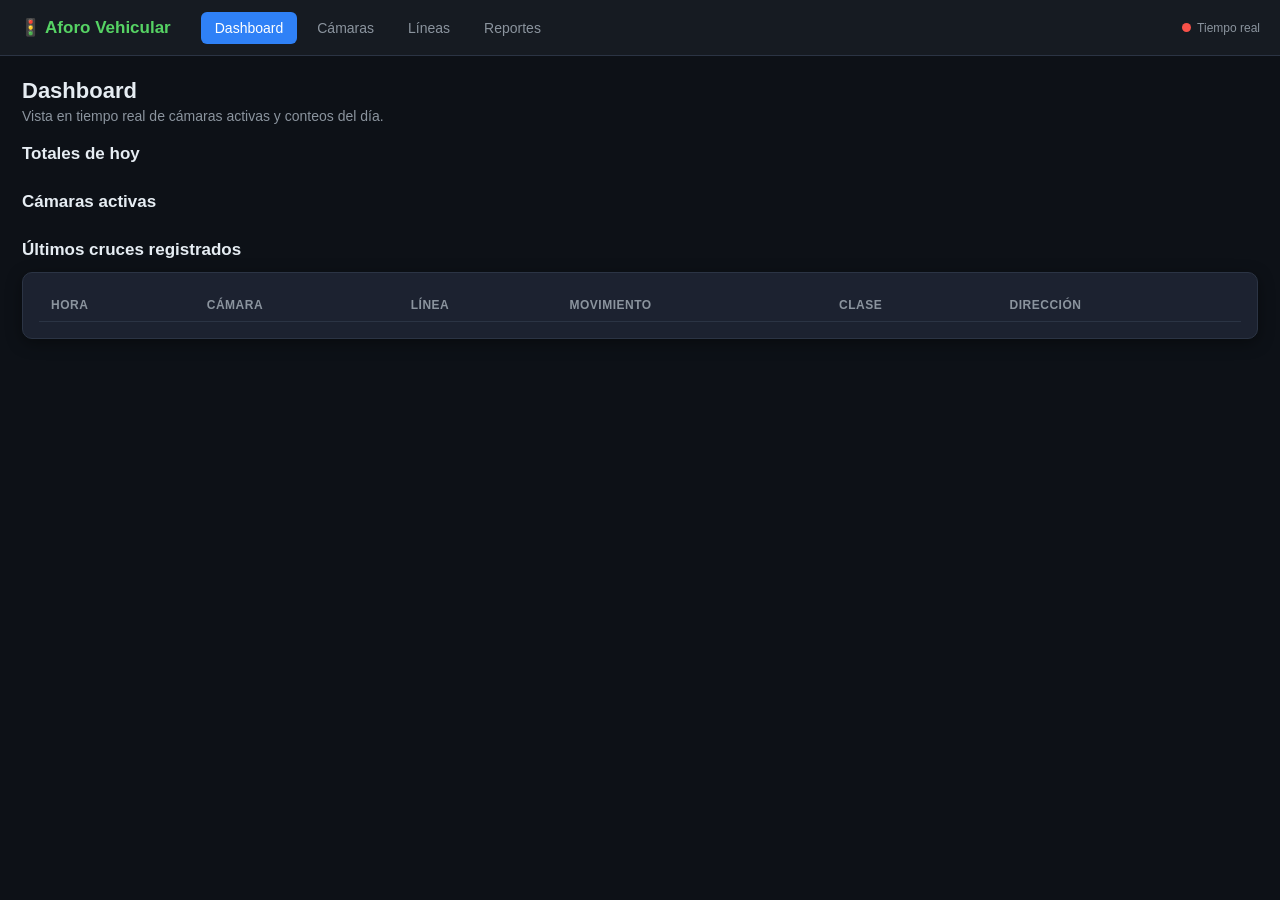
==== static/index.html @ efef4787 "Aplicación de aforo vehicular: FastAPI + YOLOv8 + Supervision (detección, conteo por líneas, dashboa" ====
<!DOCTYPE html>
<html lang="es">
<head>
  <meta charset="UTF-8">
  <meta name="viewport" content="width=device-width, initial-scale=1.0">
  <title>Aforo Vehicular · Dashboard</title>
  <link rel="stylesheet" href="/static/css/style.css">
</head>
<body>
  <nav class="navbar">
    <span class="brand">🚦 Aforo Vehicular</span>
    <a href="/" class="active">Dashboard</a>
    <a href="/cameras">Cámaras</a>
    <a href="/lines">Líneas</a>
    <a href="/reports">Reportes</a>
    <span class="spacer"></span>
    <span class="badge-conn" id="wsState"><span class="status-dot" id="wsDot"></span>Tiempo real</span>
  </nav>

  <div class="container">
    <h1>Dashboard</h1>
    <p class="subtitle">Vista en tiempo real de cámaras activas y conteos del día.</p>

    <h2>Totales de hoy</h2>
    <div class="grid grid-stats" id="totals"></div>

    <h2 class="mt">Cámaras activas</h2>
    <div class="grid grid-cams" id="cameras"></div>
    <div id="noCams" class="card muted hidden">No hay cámaras activas. Ve a la sección <a href="/cameras">Cámaras</a> para agregar una.</div>

    <h2 class="mt">Últimos cruces registrados</h2>
    <div class="card scroll-y">
      <table>
        <thead>
          <tr><th>Hora</th><th>Cámara</th><th>Línea</th><th>Movimiento</th><th>Clase</th><th>Dirección</th></tr>
        </thead>
        <tbody id="crossings"></tbody>
      </table>
    </div>
  </div>

  <div class="toast" id="toast"></div>
  <script src="/static/js/common.js"></script>
  <script src="/static/js/dashboard.js"></script>
</body>
</html>
---- static/css/style.css ----
/* ==========================================================================
   Aforo Vehicular - Tema oscuro profesional
   ========================================================================== */
:root {
  --bg: #0d1117;
  --bg-alt: #161b22;
  --bg-card: #1c2230;
  --border: #2b3444;
  --text: #e6edf3;
  --text-dim: #8b949e;
  --blue: #2f81f7;
  --blue-2: #388bfd;
  --green: #3fb950;
  --green-2: #56d364;
  --red: #f85149;
  --yellow: #d29922;
  --purple: #a371f7;
  --shadow: 0 4px 16px rgba(0, 0, 0, 0.4);
}

* { box-sizing: border-box; margin: 0; padding: 0; }

body {
  font-family: "Segoe UI", Roboto, Helvetica, Arial, sans-serif;
  background: var(--bg);
  color: var(--text);
  min-height: 100vh;
  font-size: 14px;
}

/* Navbar ------------------------------------------------------------------ */
.navbar {
  display: flex;
  align-items: center;
  gap: 6px;
  background: var(--bg-alt);
  border-bottom: 1px solid var(--border);
  padding: 0 20px;
  height: 56px;
  position: sticky;
  top: 0;
  z-index: 100;
}
.navbar .brand {
  font-weight: 700;
  font-size: 17px;
  color: var(--green-2);
  margin-right: 24px;
  display: flex;
  align-items: center;
  gap: 8px;
}
.navbar a {
  color: var(--text-dim);
  text-decoration: none;
  padding: 8px 14px;
  border-radius: 6px;
  transition: all .15s;
  font-weight: 500;
}
.navbar a:hover { color: var(--text); background: var(--bg-card); }
.navbar a.active { color: #fff; background: var(--blue); }
.navbar .spacer { flex: 1; }
.status-dot {
  display: inline-block; width: 9px; height: 9px; border-radius: 50%;
  background: var(--red); margin-right: 6px;
}
.status-dot.on { background: var(--green); box-shadow: 0 0 6px var(--green); }

/* Layout ------------------------------------------------------------------ */
.container { padding: 22px; max-width: 1500px; margin: 0 auto; }
h1 { font-size: 22px; margin-bottom: 4px; }
h2 { font-size: 17px; margin: 18px 0 12px; color: var(--text); }
.subtitle { color: var(--text-dim); margin-bottom: 20px; }

/* Cards ------------------------------------------------------------------- */
.card {
  background: var(--bg-card);
  border: 1px solid var(--border);
  border-radius: 10px;
  padding: 16px;
  box-shadow: var(--shadow);
}
.grid { display: grid; gap: 16px; }
.grid-cams { grid-template-columns: repeat(auto-fill, minmax(420px, 1fr)); }
.grid-stats { grid-template-columns: repeat(auto-fill, minmax(150px, 1fr)); }

/* Stat cards -------------------------------------------------------------- */
.stat {
  background: var(--bg-card);
  border: 1px solid var(--border);
  border-left: 4px solid var(--blue);
  border-radius: 10px;
  padding: 14px 16px;
}
.stat .emoji { font-size: 26px; }
.stat .value { font-size: 30px; font-weight: 700; color: var(--green-2); }
.stat .label { color: var(--text-dim); font-size: 13px; }

/* Camera tiles ------------------------------------------------------------ */
.cam-tile { display: flex; flex-direction: column; }
.cam-tile .cam-head {
  display: flex; align-items: center; justify-content: space-between;
  margin-bottom: 8px;
}
.cam-tile .cam-name { font-weight: 600; }
.cam-video {
  width: 100%; border-radius: 8px; background: #000;
  aspect-ratio: 16 / 9; object-fit: contain;
}
.cam-counters {
  display: flex; flex-wrap: wrap; gap: 8px; margin-top: 10px;
}
.chip {
  background: var(--bg-alt); border: 1px solid var(--border);
  border-radius: 20px; padding: 4px 10px; font-size: 13px;
}
.chip b { color: var(--green-2); }

/* Tables ------------------------------------------------------------------ */
table { width: 100%; border-collapse: collapse; }
th, td { padding: 9px 12px; text-align: left; border-bottom: 1px solid var(--border); }
th { color: var(--text-dim); font-weight: 600; font-size: 12px; text-transform: uppercase; letter-spacing: .5px; }
tbody tr:hover { background: var(--bg-alt); }
.tag {
  display: inline-block; padding: 2px 8px; border-radius: 12px;
  font-size: 12px; font-weight: 600;
}
.tag.in { background: rgba(63,185,80,.18); color: var(--green-2); }
.tag.out { background: rgba(248,81,73,.18); color: var(--red); }

/* Forms ------------------------------------------------------------------- */
.form-row { display: flex; flex-wrap: wrap; gap: 12px; align-items: flex-end; margin-bottom: 14px; }
.field { display: flex; flex-direction: column; gap: 5px; }
.field label { font-size: 12px; color: var(--text-dim); }
input, select {
  background: var(--bg); border: 1px solid var(--border); color: var(--text);
  border-radius: 7px; padding: 8px 10px; font-size: 14px; min-width: 140px;
}
input:focus, select:focus { outline: none; border-color: var(--blue); }
label.check { display: flex; align-items: center; gap: 6px; cursor: pointer; }
label.check input { min-width: auto; }

/* Buttons ----------------------------------------------------------------- */
.btn {
  background: var(--blue); color: #fff; border: none; border-radius: 7px;
  padding: 8px 16px; font-size: 14px; font-weight: 600; cursor: pointer;
  transition: filter .15s;
}
.btn:hover { filter: brightness(1.1); }
.btn.green { background: var(--green); }
.btn.red { background: var(--red); }
.btn.gray { background: var(--border); color: var(--text); }
.btn.sm { padding: 5px 10px; font-size: 12px; }
.btn:disabled { opacity: .5; cursor: not-allowed; }

/* Canvas para líneas ------------------------------------------------------ */
.canvas-wrap { position: relative; display: inline-block; max-width: 100%; }
#lineCanvas { border: 1px solid var(--border); border-radius: 8px; cursor: crosshair; max-width: 100%; }

/* Misc -------------------------------------------------------------------- */
.badge-conn { font-size: 12px; color: var(--text-dim); }
.badge-conn.on { color: var(--green-2); }
.badge-conn.off { color: var(--red); }
.muted { color: var(--text-dim); }
.right { text-align: right; }
.mt { margin-top: 16px; }
.hidden { display: none !important; }
.toast {
  position: fixed; bottom: 20px; right: 20px; background: var(--bg-card);
  border: 1px solid var(--border); border-left: 4px solid var(--green);
  padding: 12px 18px; border-radius: 8px; box-shadow: var(--shadow);
  z-index: 999; opacity: 0; transform: translateY(10px); transition: all .25s;
}
.toast.show { opacity: 1; transform: translateY(0); }
.toast.err { border-left-color: var(--red); }
.flex { display: flex; gap: 10px; align-items: center; }
.flex-between { display: flex; justify-content: space-between; align-items: center; }
.scroll-y { max-height: 420px; overflow-y: auto; }
canvas.chart { max-height: 320px; }
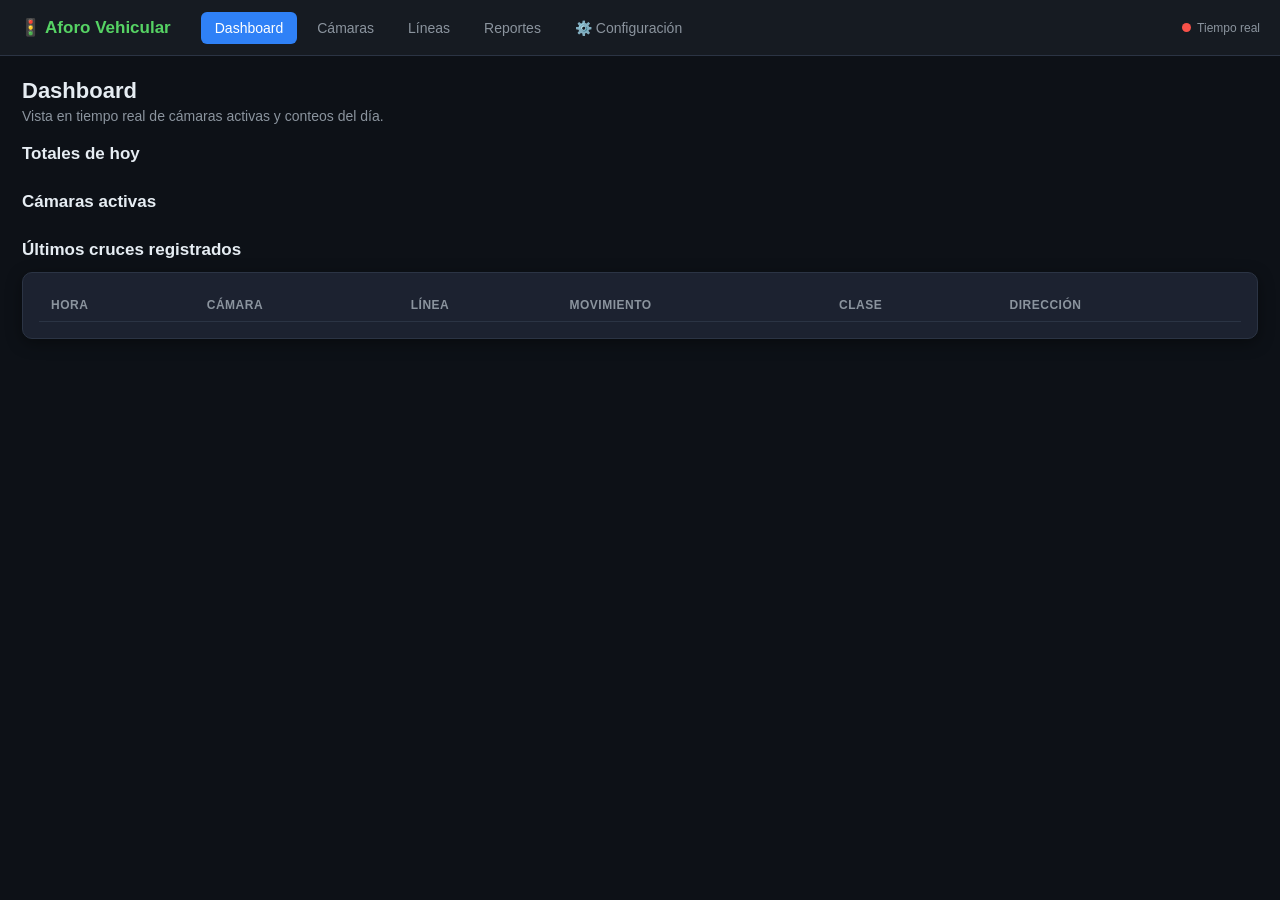
==== commit 7baddd63: "Fase 1: página de Configuración visual completa (Modelo IA, Stream, BD, Sistema) - config.py: nuevos" ====
--- a/static/index.html
+++ b/static/index.html
@@ -13,6 +13,7 @@
     <a href="/cameras">Cámaras</a>
     <a href="/lines">Líneas</a>
     <a href="/reports">Reportes</a>
+    <a href="/settings">⚙️ Configuración</a>
     <span class="spacer"></span>
     <span class="badge-conn" id="wsState"><span class="status-dot" id="wsDot"></span>Tiempo real</span>
   </nav>
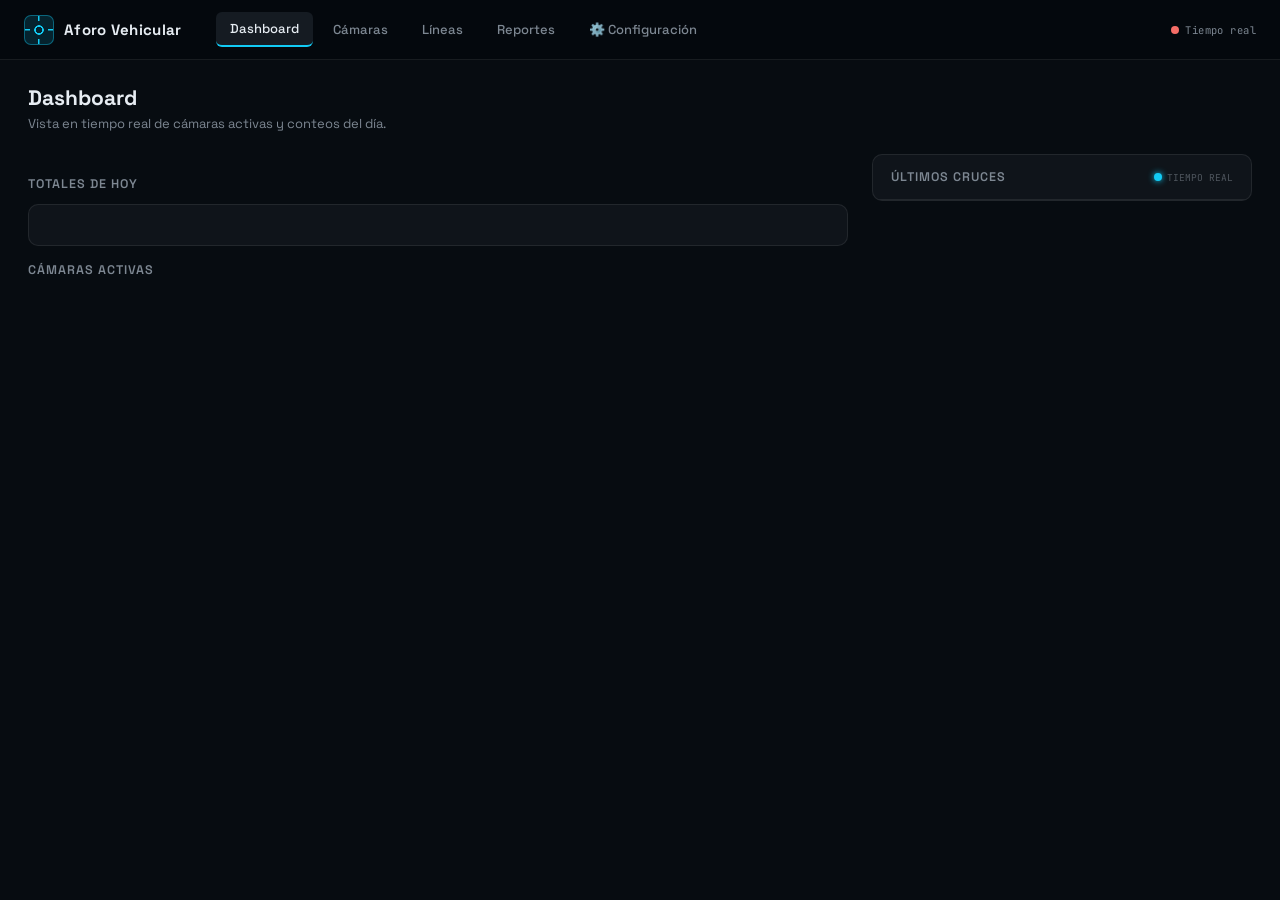
==== commit 5a4cfaf1: "Rediseño de interfaz: dirección "Sala de Control" Aplica la dirección visual "Sala de Control" (mock" ====
--- a/static/index.html
+++ b/static/index.html
@@ -4,11 +4,13 @@
   <meta charset="UTF-8">
   <meta name="viewport" content="width=device-width, initial-scale=1.0">
   <title>Aforo Vehicular · Dashboard</title>
+  <link rel="preconnect" href="https://fonts.googleapis.com">
+  <link rel="stylesheet" href="https://fonts.googleapis.com/css2?family=Space+Grotesk:wght@400;500;600;700&family=JetBrains+Mono:wght@400;500;600&display=swap">
   <link rel="stylesheet" href="/static/css/style.css">
 </head>
 <body>
   <nav class="navbar">
-    <span class="brand">🚦 Aforo Vehicular</span>
+    <span class="brand">Aforo Vehicular</span>
     <a href="/" class="active">Dashboard</a>
     <a href="/cameras">Cámaras</a>
     <a href="/lines">Líneas</a>
@@ -22,21 +24,25 @@
     <h1>Dashboard</h1>
     <p class="subtitle">Vista en tiempo real de cámaras activas y conteos del día.</p>
 
-    <h2>Totales de hoy</h2>
-    <div class="grid grid-stats" id="totals"></div>
+    <div class="dash-grid">
+      <div>
+        <h2>Totales de hoy</h2>
+        <div class="grid grid-stats" id="totals"></div>
 
-    <h2 class="mt">Cámaras activas</h2>
-    <div class="grid grid-cams" id="cameras"></div>
-    <div id="noCams" class="card muted hidden">No hay cámaras activas. Ve a la sección <a href="/cameras">Cámaras</a> para agregar una.</div>
+        <div class="section-head mt">
+          <h2 style="margin:0">Cámaras activas</h2>
+        </div>
+        <div class="grid grid-cams" id="cameras"></div>
+        <div id="noCams" class="card muted hidden">No hay cámaras activas. Ve a la sección <a href="/cameras">Cámaras</a> para agregar una.</div>
+      </div>
 
-    <h2 class="mt">Últimos cruces registrados</h2>
-    <div class="card scroll-y">
-      <table>
-        <thead>
-          <tr><th>Hora</th><th>Cámara</th><th>Línea</th><th>Movimiento</th><th>Clase</th><th>Dirección</th></tr>
-        </thead>
-        <tbody id="crossings"></tbody>
-      </table>
+      <div class="feed-panel">
+        <div class="feed-head">
+          <h2>Últimos cruces</h2>
+          <span class="live-pill"><span class="status-dot on"></span>TIEMPO REAL</span>
+        </div>
+        <div class="feed-list" id="crossings"></div>
+      </div>
     </div>
   </div>
 
--- a/static/css/style.css
+++ b/static/css/style.css
@@ -1,54 +1,93 @@
 /* ==========================================================================
-   Aforo Vehicular - Tema oscuro profesional
+   Aforo Vehicular - Tema "Sala de Control"
+   Dark mode, tipografía técnica (Space Grotesk + JetBrains Mono),
+   acentos cian/ámbar, tarjetas con esquinas estilo HUD.
    ========================================================================== */
 :root {
-  --bg: #0d1117;
-  --bg-alt: #161b22;
-  --bg-card: #1c2230;
-  --border: #2b3444;
-  --text: #e6edf3;
-  --text-dim: #8b949e;
-  --blue: #2f81f7;
-  --blue-2: #388bfd;
-  --green: #3fb950;
-  --green-2: #56d364;
-  --red: #f85149;
-  --yellow: #d29922;
-  --purple: #a371f7;
+  --bg: oklch(0.15 0.015 250);
+  --bg-topbar: oklch(0.13 0.014 250);
+  --surface: oklch(0.19 0.015 250);
+  --surface-2: oklch(0.22 0.016 250);
+  --border: oklch(1 0 0 / 0.08);
+  --border-strong: oklch(1 0 0 / 0.16);
+  --text: oklch(0.94 0.01 250);
+  --text-dim: oklch(0.62 0.02 250);
+  --text-faint: oklch(0.45 0.015 250);
+
+  --cyan: oklch(0.78 0.14 220);
+  --amber: oklch(0.78 0.14 70);
+  --danger: oklch(0.7 0.17 25);
+
+  /* alias de compatibilidad con nombres usados en el resto del CSS/JS */
+  --blue: var(--cyan);
+  --blue-2: var(--cyan);
+  --green: var(--cyan);
+  --green-2: var(--cyan);
+  --red: var(--danger);
+  --yellow: var(--amber);
+  --purple: var(--amber);
+
+  --font-ui: 'Space Grotesk', 'Segoe UI', Roboto, Helvetica, Arial, sans-serif;
+  --font-mono: 'JetBrains Mono', 'Consolas', 'SFMono-Regular', monospace;
   --shadow: 0 4px 16px rgba(0, 0, 0, 0.4);
 }
 
 * { box-sizing: border-box; margin: 0; padding: 0; }
 
+::-webkit-scrollbar { width: 9px; height: 9px; }
+::-webkit-scrollbar-thumb { background: oklch(1 0 0 / 0.15); border-radius: 5px; }
+
+@keyframes pulse { 0%, 100% { opacity: 1; } 50% { opacity: .3; } }
+
 body {
-  font-family: "Segoe UI", Roboto, Helvetica, Arial, sans-serif;
+  font-family: var(--font-ui);
   background: var(--bg);
   color: var(--text);
   min-height: 100vh;
   font-size: 14px;
 }
+
+a { color: var(--cyan); }
+a:hover { color: oklch(0.86 0.14 220); }
 
 /* Navbar ------------------------------------------------------------------ */
 .navbar {
   display: flex;
   align-items: center;
   gap: 6px;
-  background: var(--bg-alt);
+  background: var(--bg-topbar);
   border-bottom: 1px solid var(--border);
-  padding: 0 20px;
-  height: 56px;
+  padding: 0 24px;
+  height: 60px;
   position: sticky;
   top: 0;
   z-index: 100;
 }
 .navbar .brand {
   font-weight: 700;
-  font-size: 17px;
-  color: var(--green-2);
-  margin-right: 24px;
+  font-size: 15px;
+  letter-spacing: 0.02em;
+  color: var(--text);
+  margin-right: 28px;
   display: flex;
   align-items: center;
-  gap: 8px;
+  gap: 10px;
+}
+.navbar .brand::before {
+  content: "";
+  display: inline-flex;
+  width: 28px; height: 28px;
+  border-radius: 7px;
+  background: oklch(0.78 0.14 220 / 0.14);
+  border: 1px solid oklch(0.78 0.14 220 / 0.4);
+  background-image:
+    radial-gradient(circle at center, transparent 3px, var(--cyan) 3.5px, var(--cyan) 4.5px, transparent 5px),
+    linear-gradient(var(--cyan), var(--cyan)), linear-gradient(var(--cyan), var(--cyan)),
+    linear-gradient(var(--cyan), var(--cyan)), linear-gradient(var(--cyan), var(--cyan));
+  background-repeat: no-repeat;
+  background-size: 14px 14px, 1.5px 5px, 1.5px 5px, 5px 1.5px, 5px 1.5px;
+  background-position: center, top center, bottom center, center left, center right;
+  flex-shrink: 0;
 }
 .navbar a {
   color: var(--text-dim);
@@ -57,123 +96,214 @@
   border-radius: 6px;
   transition: all .15s;
   font-weight: 500;
-}
-.navbar a:hover { color: var(--text); background: var(--bg-card); }
-.navbar a.active { color: #fff; background: var(--blue); }
+  font-size: 13px;
+}
+.navbar a:hover { color: var(--text); background: var(--surface-2); }
+.navbar a.active { color: var(--text); background: var(--surface-2); border-bottom: 2px solid var(--cyan); }
 .navbar .spacer { flex: 1; }
 .status-dot {
-  display: inline-block; width: 9px; height: 9px; border-radius: 50%;
-  background: var(--red); margin-right: 6px;
-}
-.status-dot.on { background: var(--green); box-shadow: 0 0 6px var(--green); }
+  display: inline-block; width: 8px; height: 8px; border-radius: 50%;
+  background: var(--danger); margin-right: 6px;
+}
+.status-dot.on { background: var(--cyan); box-shadow: 0 0 6px var(--cyan); animation: pulse 1.6s ease-in-out infinite; }
 
 /* Layout ------------------------------------------------------------------ */
-.container { padding: 22px; max-width: 1500px; margin: 0 auto; }
-h1 { font-size: 22px; margin-bottom: 4px; }
-h2 { font-size: 17px; margin: 18px 0 12px; color: var(--text); }
-.subtitle { color: var(--text-dim); margin-bottom: 20px; }
+.container { padding: 24px 28px; max-width: 1560px; margin: 0 auto; }
+h1 { font-size: 21px; font-weight: 700; margin-bottom: 4px; }
+h2 {
+  font-size: 12.5px; font-weight: 600; letter-spacing: 0.08em; text-transform: uppercase;
+  margin: 22px 0 12px; color: var(--text-dim);
+}
+.subtitle { color: var(--text-dim); margin-bottom: 22px; font-size: 13px; }
 
 /* Cards ------------------------------------------------------------------- */
 .card {
-  background: var(--bg-card);
+  background: var(--surface);
   border: 1px solid var(--border);
   border-radius: 10px;
-  padding: 16px;
-  box-shadow: var(--shadow);
+  padding: 18px;
 }
 .grid { display: grid; gap: 16px; }
 .grid-cams { grid-template-columns: repeat(auto-fill, minmax(420px, 1fr)); }
 .grid-stats { grid-template-columns: repeat(auto-fill, minmax(150px, 1fr)); }
 
-/* Stat cards -------------------------------------------------------------- */
+/* Franja de totales (divisores en vez de tarjetas individuales) ----------- */
+.grid-stats {
+  display: flex;
+  flex-wrap: wrap;
+  background: var(--surface);
+  border: 1px solid var(--border);
+  border-radius: 10px;
+  padding: 20px 8px;
+  gap: 0;
+}
 .stat {
-  background: var(--bg-card);
-  border: 1px solid var(--border);
-  border-left: 4px solid var(--blue);
-  border-radius: 10px;
-  padding: 14px 16px;
-}
-.stat .emoji { font-size: 26px; }
-.stat .value { font-size: 30px; font-weight: 700; color: var(--green-2); }
-.stat .label { color: var(--text-dim); font-size: 13px; }
+  flex: 1;
+  min-width: 120px;
+  background: none;
+  border: none;
+  border-left: 1px solid var(--border);
+  border-radius: 0;
+  padding: 0 14px;
+  display: flex;
+  flex-direction: column;
+  align-items: center;
+  gap: 8px;
+  text-align: center;
+}
+.stat:first-child { border-left: none; }
+.stat .emoji { font-size: 21px; filter: grayscale(0.5) opacity(.85); }
+.stat .value { font-family: var(--font-mono); font-size: 26px; font-weight: 600; color: var(--text); }
+.stat .label { color: var(--text-dim); font-size: 10.5px; letter-spacing: 0.08em; text-transform: uppercase; }
 
 /* Camera tiles ------------------------------------------------------------ */
-.cam-tile { display: flex; flex-direction: column; }
+.cam-tile { display: flex; flex-direction: column; padding: 0; overflow: hidden; transition: border-color .15s; }
+.cam-tile:hover { border-color: var(--border-strong); }
 .cam-tile .cam-head {
   display: flex; align-items: center; justify-content: space-between;
-  margin-bottom: 8px;
-}
-.cam-tile .cam-name { font-weight: 600; }
+  padding: 12px 16px; border-bottom: 1px solid var(--border); margin-bottom: 0;
+}
+.cam-tile .cam-name { font-weight: 600; font-size: 13px; }
+
+.cam-video-wrap { position: relative; background: #000; }
+.cam-video-wrap::before {
+  content: "";
+  position: absolute; inset: 8px;
+  pointer-events: none;
+  background-image:
+    linear-gradient(var(--cyan), var(--cyan)), linear-gradient(var(--cyan), var(--cyan)),
+    linear-gradient(var(--cyan), var(--cyan)), linear-gradient(var(--cyan), var(--cyan)),
+    linear-gradient(var(--cyan), var(--cyan)), linear-gradient(var(--cyan), var(--cyan)),
+    linear-gradient(var(--cyan), var(--cyan)), linear-gradient(var(--cyan), var(--cyan));
+  background-repeat: no-repeat;
+  background-size: 14px 2px, 2px 14px, 14px 2px, 2px 14px, 14px 2px, 2px 14px, 14px 2px, 2px 14px;
+  background-position:
+    top left, top left, top right, top right,
+    bottom left, bottom left, bottom right, bottom right;
+  opacity: .65;
+}
 .cam-video {
-  width: 100%; border-radius: 8px; background: #000;
+  width: 100%; display: block; background: #000;
   aspect-ratio: 16 / 9; object-fit: contain;
 }
 .cam-counters {
-  display: flex; flex-wrap: wrap; gap: 8px; margin-top: 10px;
+  display: flex; flex-wrap: wrap; gap: 8px; padding: 10px 16px;
 }
 .chip {
-  background: var(--bg-alt); border: 1px solid var(--border);
-  border-radius: 20px; padding: 4px 10px; font-size: 13px;
-}
-.chip b { color: var(--green-2); }
+  background: var(--surface-2); border: 1px solid var(--border);
+  border-radius: 6px; padding: 4px 9px; font-size: 10.5px;
+  font-family: var(--font-mono);
+}
+.chip b { color: var(--cyan); font-weight: 600; }
+
+/* Franja de estado (badge-conn) -------------------------------------------- */
+.badge-conn { font-size: 10.5px; font-family: var(--font-mono); color: var(--text-dim); letter-spacing: 0.04em; }
+.badge-conn.on { color: var(--cyan); }
+.badge-conn.off { color: var(--danger); }
 
 /* Tables ------------------------------------------------------------------ */
 table { width: 100%; border-collapse: collapse; }
-th, td { padding: 9px 12px; text-align: left; border-bottom: 1px solid var(--border); }
-th { color: var(--text-dim); font-weight: 600; font-size: 12px; text-transform: uppercase; letter-spacing: .5px; }
-tbody tr:hover { background: var(--bg-alt); }
+th, td { padding: 10px 12px; text-align: left; border-bottom: 1px solid var(--border); font-size: 13px; }
+th { color: var(--text-dim); font-weight: 600; font-size: 10.5px; text-transform: uppercase; letter-spacing: .08em; }
+tbody tr:hover { background: var(--surface-2); }
 .tag {
-  display: inline-block; padding: 2px 8px; border-radius: 12px;
-  font-size: 12px; font-weight: 600;
-}
-.tag.in { background: rgba(63,185,80,.18); color: var(--green-2); }
-.tag.out { background: rgba(248,81,73,.18); color: var(--red); }
+  display: inline-block; padding: 2px 9px; border-radius: 20px;
+  font-size: 10.5px; font-weight: 600; font-family: var(--font-mono);
+}
+.tag.in { background: oklch(0.78 0.14 220 / 0.14); color: var(--cyan); border: 1px solid oklch(0.78 0.14 220 / 0.3); }
+.tag.out { background: oklch(0.78 0.14 70 / 0.14); color: var(--amber); border: 1px solid oklch(0.78 0.14 70 / 0.3); }
+
+/* Feed de cruces (dashboard) ------------------------------------------------ */
+.dash-grid { display: grid; grid-template-columns: 1fr 380px; gap: 24px; align-items: start; }
+@media (max-width: 980px) { .dash-grid { grid-template-columns: 1fr; } }
+
+.feed-panel { background: var(--surface); border: 1px solid var(--border); border-radius: 10px; overflow: hidden; }
+.feed-head {
+  display: flex; align-items: center; justify-content: space-between;
+  padding: 14px 18px; border-bottom: 1px solid var(--border);
+}
+.feed-head h2 { margin: 0; }
+.live-pill { display: flex; align-items: center; gap: 5px; font-family: var(--font-mono); font-size: 9.5px; color: var(--text-faint); }
+.live-pill .status-dot { margin-right: 0; }
+.feed-list { display: flex; flex-direction: column; max-height: 640px; overflow-y: auto; }
+.feed-row { display: flex; flex-direction: column; gap: 5px; padding: 12px 18px; border-bottom: 1px solid oklch(1 0 0 / 0.06); transition: background .15s; }
+.feed-row:hover { background: var(--surface-2); }
+.feed-row:last-child { border-bottom: none; }
+.feed-row-top { display: flex; align-items: center; justify-content: space-between; }
+.feed-time { font-family: var(--font-mono); font-size: 10.5px; color: var(--text-faint); }
+.feed-dir { display: flex; align-items: center; gap: 4px; font-family: var(--font-mono); font-size: 10px; font-weight: 600; }
+.feed-dir.in { color: var(--cyan); }
+.feed-dir.out { color: var(--amber); }
+.feed-row-bottom { font-size: 12px; }
+.feed-class { font-weight: 500; }
+.feed-line { color: var(--text-faint); font-size: 10.5px; }
+
+.section-head { display: flex; align-items: center; justify-content: space-between; }
 
 /* Forms ------------------------------------------------------------------- */
 .form-row { display: flex; flex-wrap: wrap; gap: 12px; align-items: flex-end; margin-bottom: 14px; }
-.field { display: flex; flex-direction: column; gap: 5px; }
-.field label { font-size: 12px; color: var(--text-dim); }
+.field { display: flex; flex-direction: column; gap: 6px; }
+.field label { font-size: 11px; color: var(--text-dim); }
 input, select {
-  background: var(--bg); border: 1px solid var(--border); color: var(--text);
-  border-radius: 7px; padding: 8px 10px; font-size: 14px; min-width: 140px;
-}
-input:focus, select:focus { outline: none; border-color: var(--blue); }
+  background: var(--bg-topbar); border: 1px solid var(--border-strong); color: var(--text);
+  border-radius: 7px; padding: 9px 11px; font-size: 13px; min-width: 140px;
+  font-family: var(--font-ui);
+}
+input:focus, select:focus { outline: none; border-color: var(--cyan); }
 label.check { display: flex; align-items: center; gap: 6px; cursor: pointer; }
-label.check input { min-width: auto; }
+label.check input { min-width: auto; accent-color: var(--cyan); }
 
 /* Buttons ----------------------------------------------------------------- */
 .btn {
-  background: var(--blue); color: #fff; border: none; border-radius: 7px;
-  padding: 8px 16px; font-size: 14px; font-weight: 600; cursor: pointer;
-  transition: filter .15s;
+  background: var(--cyan); color: oklch(0.13 0.014 250); border: none; border-radius: 7px;
+  padding: 9px 16px; font-size: 13px; font-weight: 600; cursor: pointer;
+  transition: filter .15s; font-family: var(--font-ui);
 }
 .btn:hover { filter: brightness(1.1); }
-.btn.green { background: var(--green); }
-.btn.red { background: var(--red); }
-.btn.gray { background: var(--border); color: var(--text); }
-.btn.sm { padding: 5px 10px; font-size: 12px; }
+.btn.green { background: var(--cyan); color: oklch(0.13 0.014 250); }
+.btn.red { background: var(--danger); color: #fff; }
+.btn.gray { background: var(--surface-2); color: var(--text); border: 1px solid var(--border-strong); }
+.btn.sm { padding: 6px 11px; font-size: 11.5px; }
 .btn:disabled { opacity: .5; cursor: not-allowed; }
+.icon-btn {
+  width: 30px; height: 30px; border-radius: 6px; border: 1px solid var(--border-strong);
+  background: var(--surface-2); color: var(--text-dim); display: inline-flex;
+  align-items: center; justify-content: center; cursor: pointer; transition: all .15s;
+}
+.icon-btn:hover { color: var(--text); border-color: var(--cyan); }
+.icon-btn.red:hover { color: var(--danger); border-color: var(--danger); }
 
 /* Canvas para líneas ------------------------------------------------------ */
 .canvas-wrap { position: relative; display: inline-block; max-width: 100%; }
-#lineCanvas { border: 1px solid var(--border); border-radius: 8px; cursor: crosshair; max-width: 100%; }
+#lineCanvas { border: 1px solid var(--border-strong); border-radius: 8px; cursor: crosshair; max-width: 100%; }
 
 /* Misc -------------------------------------------------------------------- */
-.badge-conn { font-size: 12px; color: var(--text-dim); }
-.badge-conn.on { color: var(--green-2); }
-.badge-conn.off { color: var(--red); }
 .muted { color: var(--text-dim); }
 .right { text-align: right; }
 .mt { margin-top: 16px; }
 .hidden { display: none !important; }
+.btn-group { display: flex; flex-wrap: wrap; gap: 8px; }
+.opt-btn {
+  background: var(--bg-topbar);
+  border: 1px solid var(--border-strong);
+  color: var(--text-dim);
+  padding: 8px 14px; border-radius: 8px; cursor: pointer;
+  font-weight: 600; font-size: 12.5px; transition: all .15s;
+  font-family: var(--font-ui);
+}
+.opt-btn:hover { color: var(--text); border-color: var(--cyan); }
+.opt-btn.active { background: oklch(0.78 0.14 220 / 0.16); color: var(--cyan); border-color: var(--cyan); }
 .toast {
-  position: fixed; bottom: 20px; right: 20px; background: var(--bg-card);
-  border: 1px solid var(--border); border-left: 4px solid var(--green);
+  position: fixed; bottom: 20px; right: 20px; background: var(--surface);
+  border: 1px solid var(--border); border-left: 3px solid var(--cyan);
   padding: 12px 18px; border-radius: 8px; box-shadow: var(--shadow);
   z-index: 999; opacity: 0; transform: translateY(10px); transition: all .25s;
+  font-size: 13px;
 }
 .toast.show { opacity: 1; transform: translateY(0); }
-.toast.err { border-left-color: var(--red); }
+.toast.err { border-left-color: var(--danger); }
+.row-btns { display: flex; gap: 10px; }
+.row-btns.right { justify-content: flex-end; }
 .flex { display: flex; gap: 10px; align-items: center; }
 .flex-between { display: flex; justify-content: space-between; align-items: center; }
 .scroll-y { max-height: 420px; overflow-y: auto; }
